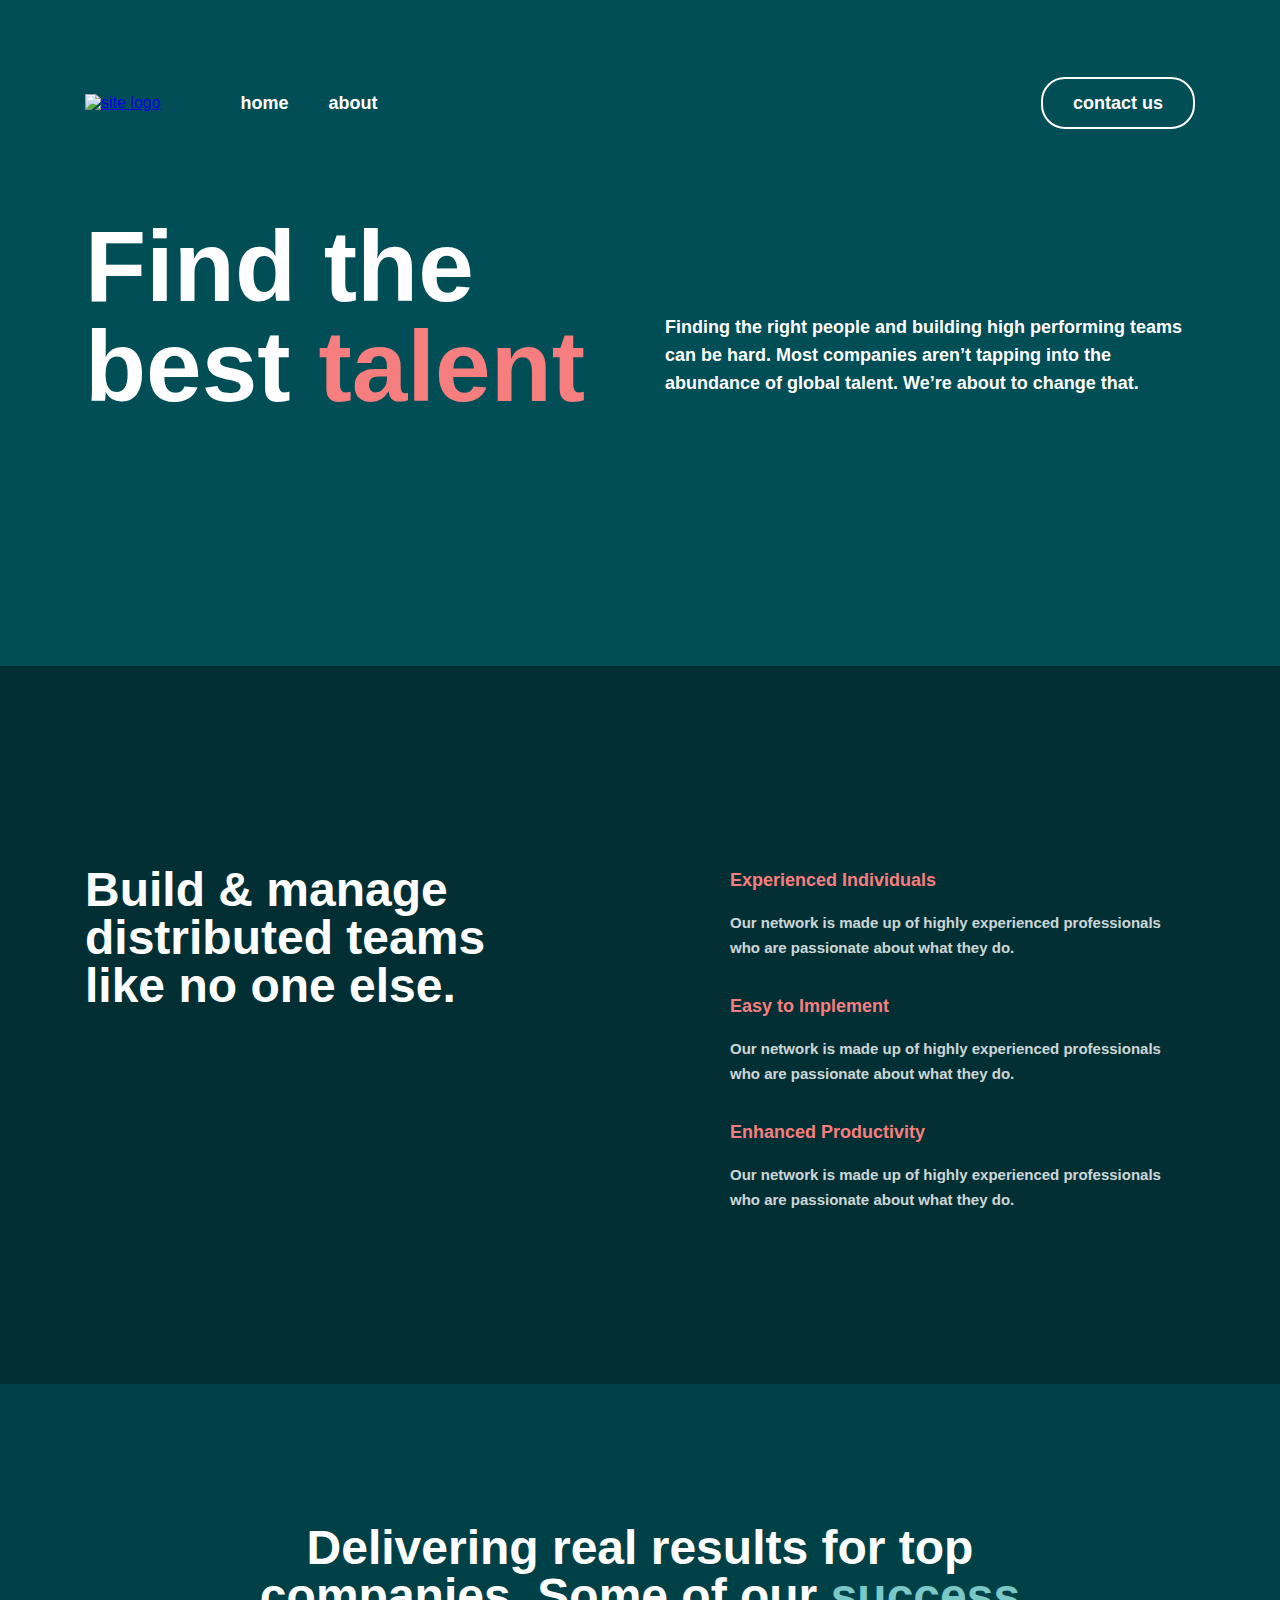
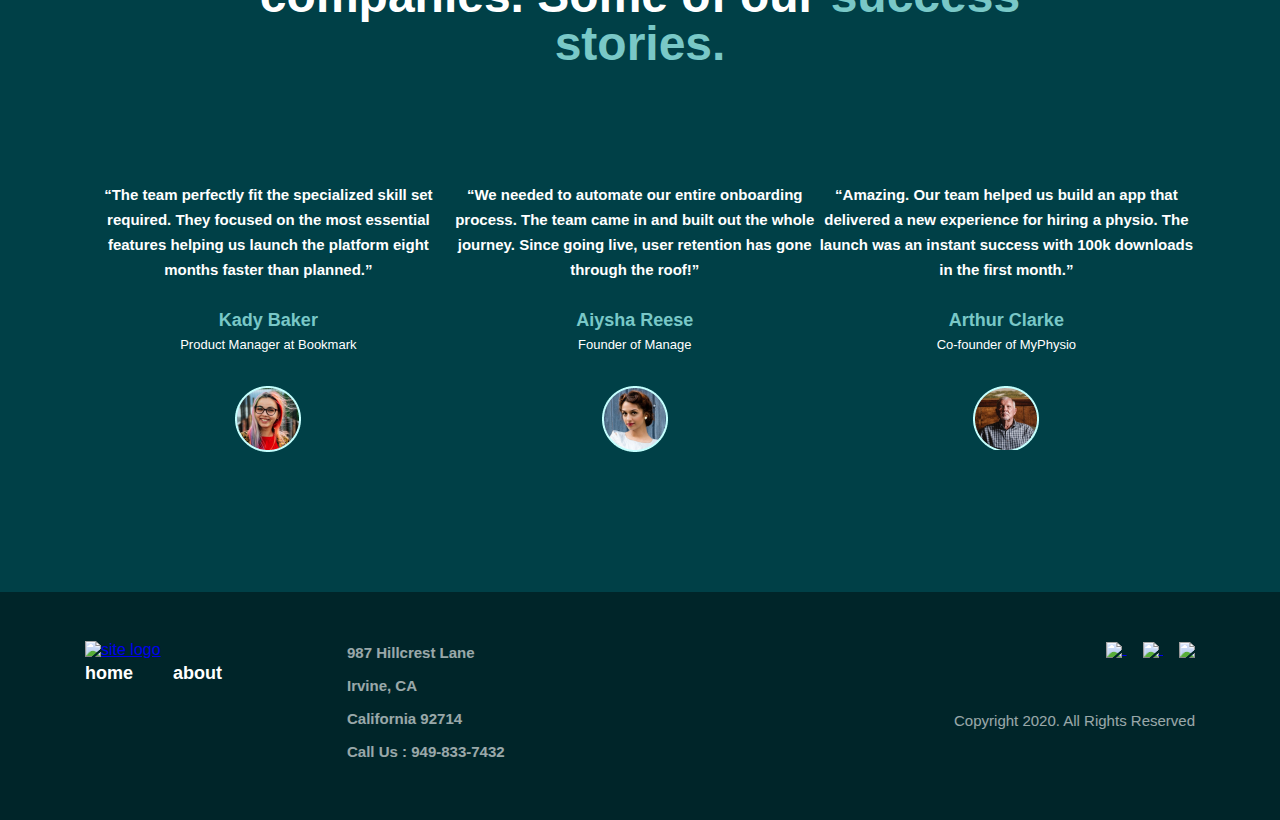
==== index.html @ a9886dc0 "Add delivery section" ====
<!DOCTYPE html>
<html lang="en">
<head>
    <meta charset="UTF-8">
    <meta http-equiv="X-UA-Compatible" content="IE=edge">
    <meta name="viewport" content="width=device-width, initial-scale=1.0">
    <title>MyTeam</title>
    <link rel="stylesheet" href="./css/main.css">
</head>
<body>
    <main>
        <header class="site-header">
            <div class="container">
                <div class="site-header__inner">
                    <a class="logo" href="./index.html">
                        <img 
                            class="logo__img" 
                            src="./images/logo.svg" 
                            alt="site logo"
                            width="159px"
                            height="40px"
                        />
                        <nav class="nav">
                            <ul class="nav__list">
                                <li class="nav__item">
                                    <a class="nav__link" href="./index.html">home</a>
                                </li>
                                <li class="nav__item">
                                    <a class="nav__link" href="./index.html">about</a>
                                </li>
                            </ul>
                        </nav>
                        <a class="site-header__link" href="#">contact us</a>
                    </a>
                    <button class="menu"></button>
                </div>
            </div>
        </header>
        <section class="intro">
            <div class="container">
                <div class="intro__inner">
                    <div class="intro__titlebox">
                        <h1 class="intro__title">
                            Find the best <span>talent</span>
                        </h1>
                    </div>
                    <div class="intro__textbox">
                        <p class="intro__text">
                            Finding the right people and building high performing teams can be hard. Most companies aren’t tapping into the abundance of global talent. We’re about to change that.
                        </p>
                    </div>
                </div>
            </div>
        </section>
        <section class="build">
            <div class="container">
                <div class="build__inner">
                    <div class="build__titlebox">
                        <h2 class="build__title">
                            Build & manage distributed teams like no one else.
                        </h2>
                    </div>
                    <div class="build__content">
                        <div class="build__item">
                            <h3 class="build__subtitle">
                                Experienced Individuals
                            </h3>
                            <p class="build__subtext">
                                Our network is made up of highly experienced professionals who are passionate about what they do.
                            </p>
                        </div>
                        <div class="build__item">
                            <h3 class="build__subtitle">
                                Easy to Implement
                            </h3>
                            <p class="build__subtext">
                                Our network is made up of highly experienced professionals who are passionate about what they do.
                            </p>
                        </div>
                        <div class="build__item">
                            <h3 class="build__subtitle">
                                Enhanced Productivity
                            </h3>
                            <p class="build__subtext">
                                Our network is made up of highly experienced professionals who are passionate about what they do.
                            </p>
                        </div>
                    </div>
                </div>
            </div>
        </section>
        <section class="delivery">
            <div class="container">
                <div class="delivery__inner">
                    <div class="delivery__heading">
                        <h2 class="delivery__title">
                            Delivering real results for top companies. Some of our <span>success stories.</span>
                        </h2>
                    </div>
                    <ul class="delivery__list">
                        <li class="delivery__item">
                            <p class="delivery__subtext">
                                “The team perfectly fit the specialized skill set required. They focused on the most essential features helping us launch the platform eight months faster than planned.”
                            </p>
                            <h3 class="delivery__name">
                                Kady Baker
                            </h3>
                            <p class="delivery__job">
                                Product Manager at Bookmark
                            </p>
                            <img src="./images/delivery-ava1.png" alt="Kady Baker">
                        </li>
                        <li class="delivery__item">
                            <p class="delivery__subtext">
                                “We needed to automate our entire onboarding process. The team came in and built out the whole journey. Since going live, user retention has gone through the roof!”
                            </p>
                            <h3 class="delivery__name">
                                Aiysha Reese
                            </h3>
                            <p class="delivery__job">
                                Founder of Manage
                            </p>
                            <img src="./images/delivery-ava2.png" alt="Aiysha Reese">
                        </li>
                        <li class="delivery__item">
                            <p class="delivery__subtext">
                                “Amazing. Our team helped us build an app that delivered a new experience for hiring a physio. The launch was an instant success with 100k downloads in the first month.”
                            </p>
                            <h3 class="delivery__name">
                                Arthur Clarke
                            </h3>
                            <p class="delivery__job">
                                Co-founder of MyPhysio
                            </p>
                            <img src="./images/delivery-ava3.png" alt="Arthur Clarke">
                        </li>
                    </ul>
                </div>
            </div>
        </section>
    </main>
    <footer class="site-footer">
        <div class="container">
            <div class="site-footer__inner">
                <div class="site-footer__col f1">
                    <a class="logo" href="./index.html">
                        <img class="logo__img" src="./images/logo.svg" alt="site logo">
                    </a>
                    <div class="nav site-footer__nav">
                        <ul class="nav__list">
                            <li class="nav__item">
                                <a class="nav__link" href="./index.html">home</a>
                            </li>
                            <li class="nav__item">
                                <a class="nav__link" href="./index.html">about</a>
                            </li>
                        </ul>
                    </div>
                </div>
                <ul class="site-footer__col site-footer__list f2">
                    <li class="site-footer__item">
                        <a href="#" class="site-footer__link">987  Hillcrest Lane</a>
                    </li>
                    <li class="site-footer__item">
                        <a href="#" class="site-footer__link">Irvine, CA</a>
                    </li>
                    <li class="site-footer__item">
                        <a href="#" class="site-footer__link">California 92714</a>
                    </li>
                    <li class="site-footer__item">
                        <a href="tel: +19498337432" class="site-footer__link">Call Us : 949-833-7432</a>
                    </li>
                </ul>
                <div class="site-footer__col footer-socials f3">
                    <div class="site-footer__socials">
                        <a class="site-footer__sociallink" href="#">
                            <img class="site-footer__socialing" src="./images/facebook.svg">
                        </a>
                        <a class="site-footer__sociallink" href="#">
                            <img class="site-footer__socialing" src="./images/footer-icon2.svg">
                        </a>
                        <a class="site-footer__sociallink" href="#">
                            <img class="site-footer__socialing" src="./images/twitter.svg">
                        </a>
                    </div>
                    <p class="site-footer__copy">
                        Copyright 2020. All Rights Reserved
                    </p>
                </div>
            </div>
        </div>
    </footer>
</body>
</html>
---- css/main.css ----
@font-face {
  font-family: "Livvic";
  font-style: normal;
  font-weight: 600;
  src: local(""), url("../fonts/livvic-v13-latin-600.woff2") format("woff2"), url("../fonts/livvic-v13-latin-600.woff") format("woff");
}
@font-face {
  font-family: "Livvic";
  font-style: normal;
  font-weight: 700;
  src: local(""), url("../fonts/livvic-v13-latin-700.woff2") format("woff2"), url("../fonts/livvic-v13-latin-700.woff") format("woff");
}
/*! normalize.css v8.0.1 | MIT License | github.com/necolas/normalize.css */
/* Document
   ========================================================================== */
/**
 * 1. Correct the line height in all browsers.
 * 2. Prevent adjustments of font size after orientation changes in iOS.
 */
html {
  line-height: 1.15;
  /* 1 */
  -webkit-text-size-adjust: 100%;
  /* 2 */
}

/* Sections
     ========================================================================== */
/**
   * Remove the margin in all browsers.
   */
body {
  margin: 0;
}

/**
   * Render the `main` element consistently in IE.
   */
main {
  display: block;
}

/**
   * Correct the font size and margin on `h1` elements within `section` and
   * `article` contexts in Chrome, Firefox, and Safari.
   */
h1 {
  font-size: 2em;
  margin: 0.67em 0;
}

/* Grouping content
     ========================================================================== */
/**
   * 1. Add the correct box sizing in Firefox.
   * 2. Show the overflow in Edge and IE.
   */
hr {
  box-sizing: content-box;
  /* 1 */
  height: 0;
  /* 1 */
  overflow: visible;
  /* 2 */
}

/**
   * 1. Correct the inheritance and scaling of font size in all browsers.
   * 2. Correct the odd `em` font sizing in all browsers.
   */
pre {
  font-family: monospace, monospace;
  /* 1 */
  font-size: 1em;
  /* 2 */
}

/* Text-level semantics
     ========================================================================== */
/**
   * Remove the gray background on active links in IE 10.
   */
a {
  background-color: transparent;
}

/**
   * 1. Remove the bottom border in Chrome 57-
   * 2. Add the correct text decoration in Chrome, Edge, IE, Opera, and Safari.
   */
abbr[title] {
  border-bottom: none;
  /* 1 */
  text-decoration: underline;
  /* 2 */
  -webkit-text-decoration: underline dotted;
          text-decoration: underline dotted;
  /* 2 */
}

/**
   * Add the correct font weight in Chrome, Edge, and Safari.
   */
b,
strong {
  font-weight: bolder;
}

/**
   * 1. Correct the inheritance and scaling of font size in all browsers.
   * 2. Correct the odd `em` font sizing in all browsers.
   */
code,
kbd,
samp {
  font-family: monospace, monospace;
  /* 1 */
  font-size: 1em;
  /* 2 */
}

/**
   * Add the correct font size in all browsers.
   */
small {
  font-size: 80%;
}

/**
   * Prevent `sub` and `sup` elements from affecting the line height in
   * all browsers.
   */
sub,
sup {
  font-size: 75%;
  line-height: 0;
  position: relative;
  vertical-align: baseline;
}

sub {
  bottom: -0.25em;
}

sup {
  top: -0.5em;
}

/* Embedded content
     ========================================================================== */
/**
   * Remove the border on images inside links in IE 10.
   */
img {
  border-style: none;
}

/* Forms
     ========================================================================== */
/**
   * 1. Change the font styles in all browsers.
   * 2. Remove the margin in Firefox and Safari.
   */
button,
input,
optgroup,
select,
textarea {
  font-family: inherit;
  /* 1 */
  font-size: 100%;
  /* 1 */
  line-height: 1.15;
  /* 1 */
  margin: 0;
  /* 2 */
}

/**
   * Show the overflow in IE.
   * 1. Show the overflow in Edge.
   */
button,
input {
  /* 1 */
  overflow: visible;
}

/**
   * Remove the inheritance of text transform in Edge, Firefox, and IE.
   * 1. Remove the inheritance of text transform in Firefox.
   */
button,
select {
  /* 1 */
  text-transform: none;
}

/**
   * Correct the inability to style clickable types in iOS and Safari.
   */
button,
[type=button],
[type=reset],
[type=submit] {
  -webkit-appearance: button;
}

/**
   * Remove the inner border and padding in Firefox.
   */
button::-moz-focus-inner,
[type=button]::-moz-focus-inner,
[type=reset]::-moz-focus-inner,
[type=submit]::-moz-focus-inner {
  border-style: none;
  padding: 0;
}

/**
   * Restore the focus styles unset by the previous rule.
   */
button:-moz-focusring,
[type=button]:-moz-focusring,
[type=reset]:-moz-focusring,
[type=submit]:-moz-focusring {
  outline: 1px dotted ButtonText;
}

/**
   * Correct the padding in Firefox.
   */
fieldset {
  padding: 0.35em 0.75em 0.625em;
}

/**
   * 1. Correct the text wrapping in Edge and IE.
   * 2. Correct the color inheritance from `fieldset` elements in IE.
   * 3. Remove the padding so developers are not caught out when they zero out
   *    `fieldset` elements in all browsers.
   */
legend {
  box-sizing: border-box;
  /* 1 */
  color: inherit;
  /* 2 */
  display: table;
  /* 1 */
  max-width: 100%;
  /* 1 */
  padding: 0;
  /* 3 */
  white-space: normal;
  /* 1 */
}

/**
   * Add the correct vertical alignment in Chrome, Firefox, and Opera.
   */
progress {
  vertical-align: baseline;
}

/**
   * Remove the default vertical scrollbar in IE 10+.
   */
textarea {
  overflow: auto;
}

/**
   * 1. Add the correct box sizing in IE 10.
   * 2. Remove the padding in IE 10.
   */
[type=checkbox],
[type=radio] {
  box-sizing: border-box;
  /* 1 */
  padding: 0;
  /* 2 */
}

/**
   * Correct the cursor style of increment and decrement buttons in Chrome.
   */
[type=number]::-webkit-inner-spin-button,
[type=number]::-webkit-outer-spin-button {
  height: auto;
}

/**
   * 1. Correct the odd appearance in Chrome and Safari.
   * 2. Correct the outline style in Safari.
   */
[type=search] {
  -webkit-appearance: textfield;
  /* 1 */
  outline-offset: -2px;
  /* 2 */
}

/**
   * Remove the inner padding in Chrome and Safari on macOS.
   */
[type=search]::-webkit-search-decoration {
  -webkit-appearance: none;
}

/**
   * 1. Correct the inability to style clickable types in iOS and Safari.
   * 2. Change font properties to `inherit` in Safari.
   */
::-webkit-file-upload-button {
  -webkit-appearance: button;
  /* 1 */
  font: inherit;
  /* 2 */
}

/* Interactive
     ========================================================================== */
/*
   * Add the correct display in Edge, IE 10+, and Firefox.
   */
details {
  display: block;
}

/*
   * Add the correct display in all browsers.
   */
summary {
  display: list-item;
}

/* Misc
     ========================================================================== */
/**
   * Add the correct display in IE 10+.
   */
template {
  display: none;
}

/**
   * Add the correct display in IE 10.
   */
[hidden] {
  display: none;
}

.visually-hidden {
  clip: rect(0 0 0 0);
  -webkit-clip-path: inset(50%);
          clip-path: inset(50%);
  height: 1px;
  overflow: hidden;
  position: absolute;
  white-space: nowrap;
  width: 1px;
}

html {
  height: 100%;
  scroll-behavior: smooth;
}

* {
  box-sizing: border-box;
}
*::before {
  box-sizing: border-box;
}
*::after {
  box-sizing: border-box;
}

body {
  margin: 0;
  height: 100%;
  display: flex;
  flex-direction: column;
  font-family: "Livvic", sans-serif;
}

img {
  vertical-align: middle;
  -o-object-fit: cover;
     object-fit: cover;
}

.container {
  width: 100%;
  max-width: 1150px;
  margin: 0 auto;
  padding: 0 20px;
}

.site-header {
  padding: 77px 0;
  background-color: #014E56;
}

.site-header__inner {
  display: flex;
  align-items: center;
}

.nav {
  margin-left: 80px;
}

.nav__list {
  margin: 0;
  padding: 0;
  display: flex;
  list-style-type: none;
  align-items: center;
}

.nav__item + .nav__item {
  margin-left: 40px;
}

.nav__link {
  font-weight: 600;
  font-size: 18px;
  line-height: 28px;
  color: #FFFFFF;
  text-decoration: none;
  transition: all 0.3s ease;
}
.nav__link:hover {
  color: #F67E7E;
}

.site-header__link {
  display: inline-block;
  margin-left: auto;
  padding: 10px 30px;
  border: 2px solid #FFFFFF;
  text-decoration: none;
  border-radius: 24px;
  font-weight: 600;
  font-size: 18px;
  line-height: 28px;
  color: #FFFFFF;
  transition: all 0.3s ease;
}
.site-header__link:hover {
  background-color: #FFFFFF;
  color: #002529;
}

.menu {
  display: none;
  width: 20px;
  height: 17px;
  background-color: transparent;
  background-image: url("../../images/menu.svg");
  border: none;
}

@media only screen and (max-width: 576px) {
  .site-header {
    padding: 48px 0;
  }
  .nav {
    display: none;
  }
  .site-header__link {
    display: none;
  }
  .menu {
    display: block;
    margin-left: auto;
  }
}
.site-footer {
  padding: 48px 0;
  background-color: #002529;
}

.site-footer__inner {
  display: flex;
  align-items: flex-start;
}

.site-footer__nav {
  margin-left: 0;
}

.site-footer__list {
  margin: 0 0 0 125px;
  padding: 0;
  list-style-type: none;
}

.site-footer__item {
  margin-bottom: 8px;
}

.site-footer__link {
  text-decoration: none;
  font-weight: 600;
  font-size: 15px;
  line-height: 25px;
  color: #FFFFFF;
  mix-blend-mode: normal;
  opacity: 0.6;
}

.footer-socials {
  margin-left: auto;
  text-align: end;
}

.site-footer__sociallink {
  margin-left: 16px;
}

.site-footer__socials {
  margin-bottom: 50px;
}

.site-footer__copy {
  margin: 0;
  font-size: 15px;
  line-height: 25px;
  text-align: right;
  color: #FFFFFF;
  mix-blend-mode: normal;
  opacity: 0.6;
}

@media only screen and (max-width: 768px) {
  .site-footer__inner {
    display: grid;
    grid-template-columns: repeat(2, 1fr);
    grid-template-rows: repeat(2, 1fr);
  }
  .site-footer__list {
    margin: 0;
    text-align: right;
  }
  .f1 {
    grid-column: 1/2;
    grid-row: 1/2;
  }
  .f2 {
    grid-column: 2/3;
    grid-row: 1/2;
  }
  .f3 {
    grid-column: 1/3;
    grid-row: 2/3;
  }
  .site-footer__nav {
    margin-top: 53px;
  }
  .footer-socials {
    margin-top: 34px;
    margin-left: 0;
    display: flex;
    justify-content: space-between;
    align-items: center;
  }
  .site-footer__socials {
    margin-bottom: 0;
  }
  .site-footer__copy {
    text-align: center;
  }
}
@media only screen and (max-width: 576px) {
  .site-footer__inner {
    display: flex;
    align-items: center;
    flex-direction: column;
  }
  .site-footer__nav {
    margin-top: 24px;
    margin-bottom: 24px;
  }
  .site-footer__list {
    text-align: center;
  }
  .footer-socials {
    margin-top: 34px;
    flex-direction: column;
  }
  .site-footer__socials {
    margin-bottom: 18px;
  }
}
.intro {
  background-color: #014E56;
  background-image: url("../../images/home-hero-bgi1.png");
  background-repeat: no-repeat;
  background-position: top left;
}

.intro__inner {
  display: grid;
  -moz-column-gap: 50px;
       column-gap: 50px;
  grid-template-columns: repeat(2, 1fr);
  padding: 10px 0 250px;
  background-image: url("../../images/home-hero-bgi2.png");
  background-repeat: no-repeat;
  background-position: bottom right;
}

.intro__title {
  margin: 0;
  font-weight: 700;
  font-size: 100px;
  line-height: 100px;
  color: #FFFFFF;
}

.intro__title span {
  color: #F67E7E;
}

.intro__text {
  padding-top: 79px;
  background-image: url("../../images/bg-line.png");
  background-repeat: no-repeat;
  font-weight: 600;
  font-size: 18px;
  line-height: 28px;
  color: #FFFFFF;
}

@media only screen and (max-width: 768px) {
  .intro {
    background-image: none;
  }
  .intro__inner {
    background-position: center bottom;
  }
  .intro__inner {
    display: flex;
    flex-direction: column;
    align-items: center;
    text-align: center;
  }
  .intro__titlebox {
    max-width: 400px;
  }
  .intro__title {
    font-size: 64px;
    line-height: 56px;
    text-align: center;
  }
  .intro__textbox {
    max-width: 450px;
  }
  .intro__text {
    padding-top: 0;
    background-image: none;
  }
}
@media only screen and (max-width: 576px) {
  .intro__inner {
    padding: 10px 0 190px;
  }
  .intro__titlebox {
    max-width: 320px;
  }
  .intro__title {
    font-size: 40px;
    line-height: 40px;
  }
}
.build {
  padding: 200px 0 140px;
  background-color: #012F34;
  background-image: url("../../images/build-bgi.png");
  background-repeat: no-repeat;
  background-position: right bottom;
}

.build__inner {
  display: flex;
}

.build__titlebox {
  max-width: 445px;
  margin-right: 200px;
}

.build__title {
  margin: 0;
  font-weight: 700;
  font-size: 48px;
  line-height: 48px;
  color: #FFFFFF;
}

.build__item {
  margin-bottom: 32px;
  position: relative;
}
.build__item::before {
  width: 72px;
  height: 72px;
  display: inline-block;
  position: absolute;
  background-image: url("../../images/build-icon1.svg");
  left: -95px;
  content: "";
}
.build__item:nth-child(2)::before {
  background-image: url("../../images/build-icon2.svg");
}
.build__item:last-child::before {
  background-image: url("../../images/build-icon3.svg");
}

.build__subtitle {
  margin: 0 0 16px;
  font-weight: 700;
  font-size: 18px;
  line-height: 28px;
  color: #F67E7E;
}

.build__subtext {
  margin: 0;
  font-weight: 600;
  font-size: 15px;
  line-height: 25px;
  color: #FFFFFF;
  mix-blend-mode: normal;
  opacity: 0.8;
}

@media only screen and (max-width: 768px) {
  .build {
    padding: 140px 0 100px;
    background-position: right top;
  }
  .build__inner {
    max-width: 560px;
    width: 100%;
    margin: 0 auto;
    flex-direction: column;
    align-items: center;
  }
  .build__content {
    max-width: 473px;
    width: 100%;
    padding: 64px 0 0 100px;
    flex-direction: column;
    align-items: center;
    text-align: center;
  }
  .build__titlebox {
    margin-right: 0;
    font-size: 32px;
    line-height: 32px;
  }
}
@media only screen and (max-width: 576px) {
  .build__title {
    font-size: 32px;
    line-height: 32px;
  }
  .build__titlebox {
    max-width: 240px;
  }
  .build__item::before {
    left: 36%;
    top: -90px;
    content: "";
  }
  .build__item .build {
    padding: 100px 0 60px;
  }
  .build__content {
    max-width: 327px;
    padding: 56px 0 0;
  }
  .build__item {
    margin-bottom: 0;
  }
  .build__item {
    margin-top: 136px;
  }
}
.delivery {
  background-color: #004047;
  background-image: url("../../images/delivery-bgi2.png");
  background-position: bottom right;
  background-repeat: no-repeat;
}

.delivery__inner {
  padding: 140px 0;
  background-image: url("../../images/delivery-bgi1.png");
  background-repeat: no-repeat;
}

.delivery__heading {
  max-width: 932px;
  margin: 0 auto;
}

.delivery__title {
  margin: 0 0 90px;
  font-weight: 700;
  font-size: 48px;
  line-height: 48px;
  text-align: center;
  color: #FFFFFF;
}

.delivery__title span {
  color: #79C8C7;
}

.delivery__list {
  margin: 0;
  padding: 0;
  display: flex;
  list-style-type: none;
}

.delivery__item {
  text-align: center;
  background-image: url("../../images/delivery--item-bgi.png");
  background-repeat: no-repeat;
  background-position: center top;
}

.delivery__subtext {
  margin: 24px 0 24px;
  font-weight: 600;
  font-size: 15px;
  line-height: 25px;
  text-align: center;
  color: #FFFFFF;
}

.delivery__name {
  margin: 0 0 2px;
  font-weight: 700;
  font-size: 18px;
  line-height: 28px;
  text-align: center;
  color: #79C8C7;
}

.delivery__job {
  margin: 0 0 32px;
  font-size: 13px;
  line-height: 18px;
  color: #FFFFFF;
}

@media only screen and (max-width: 768px) {
  .delivery__inner {
    padding: 100px 0;
  }
  .delivery__heading {
    max-width: 573px;
  }
  .delivery__title {
    margin: 0 0 48px;
    font-size: 32px;
    line-height: 32px;
  }
  .delivery__list {
    flex-direction: column;
    align-items: center;
  }
  .delivery__item {
    max-width: 573px;
  }
}
@media only screen and (max-width: 576px) {
  .delivery__inner {
    padding: 140px 0;
  }
}/*# sourceMappingURL=main.css.map */
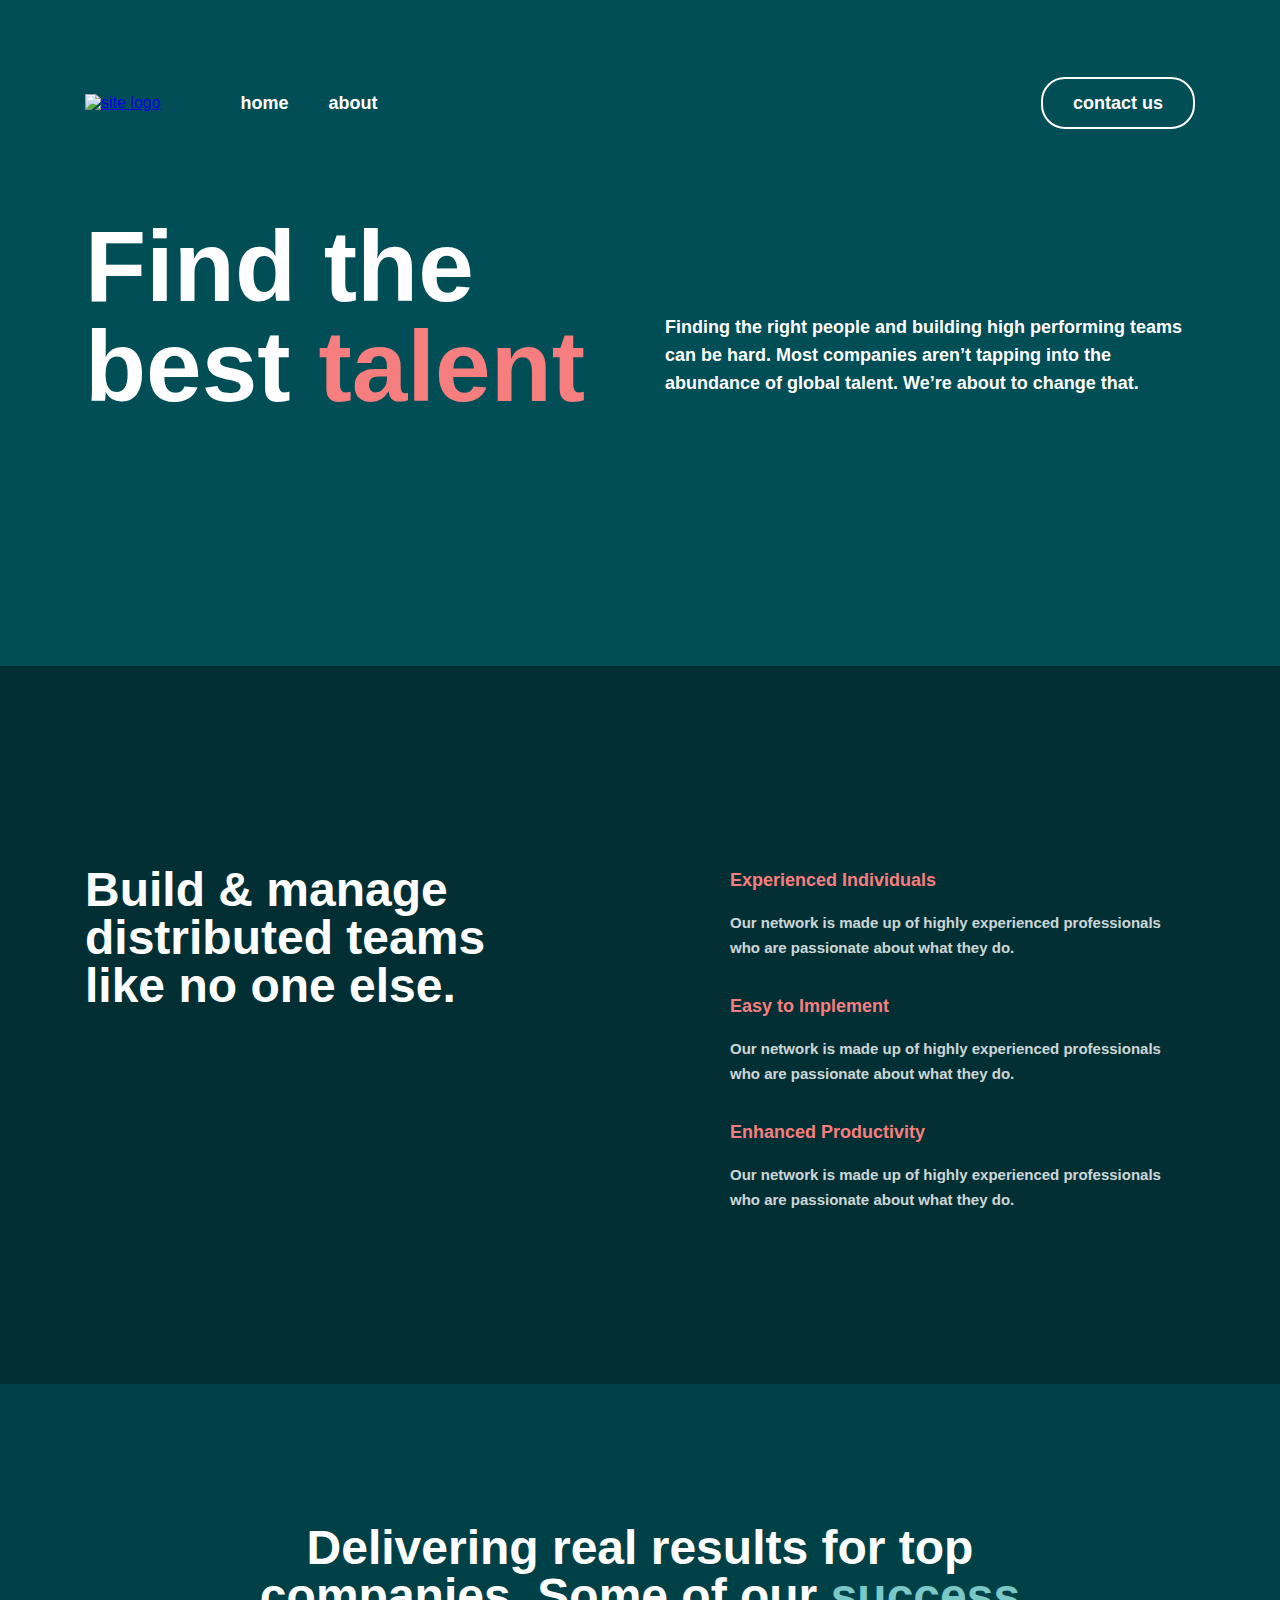
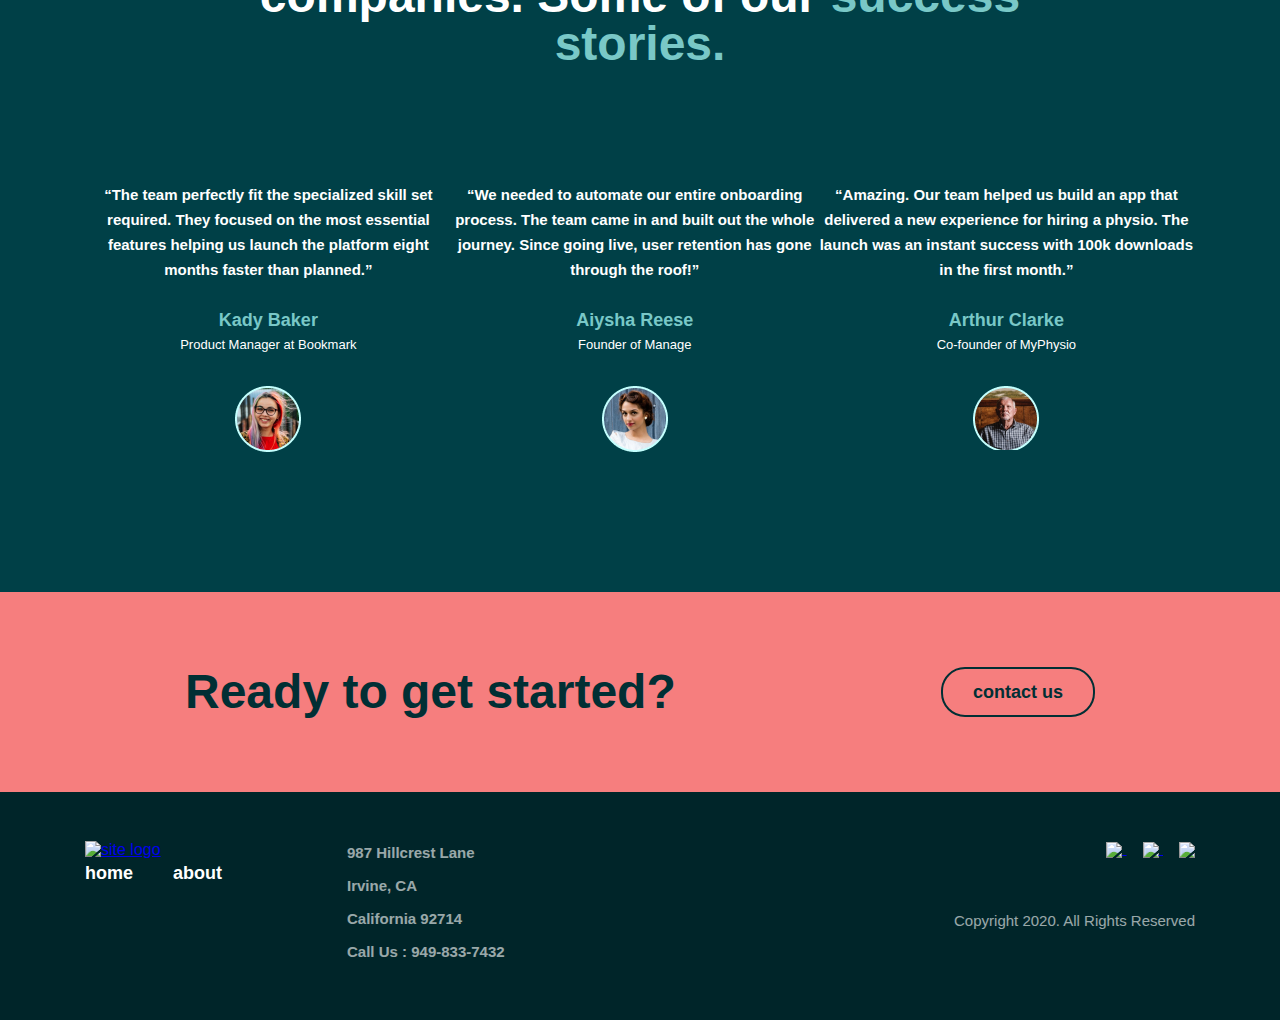
==== commit f3444c88: "Add get started section" ====
--- a/index.html
+++ b/index.html
@@ -138,6 +138,18 @@
                 </div>
             </div>
         </section>
+        <section class="start">
+            <div class="container">
+                <div class="start__inner">
+                    <h2 class="start__title">
+                        Ready to get started?
+                    </h2>
+                    <a class="start__link" href="#">
+                        contact us
+                    </a>
+                </div>
+            </div>
+        </section>
     </main>
     <footer class="site-footer">
         <div class="container">
--- a/css/main.css
+++ b/css/main.css
@@ -885,4 +885,41 @@
   .delivery__inner {
     padding: 140px 0;
   }
+}
+.start {
+  background-color: #F67E7E;
+  background-image: url("../../images/contact-bgi.png");
+  background-repeat: no-repeat;
+  background-position: left bottom;
+}
+
+.start__inner {
+  display: flex;
+  justify-content: space-between;
+  align-items: center;
+  padding: 75px 100px;
+}
+
+.start__title {
+  margin: 0;
+  font-weight: 700;
+  font-size: 48px;
+  line-height: 48px;
+  color: #012F34;
+}
+
+.start__link {
+  padding: 9px 30px;
+  text-decoration: none;
+  border: 2px solid #012F34;
+  border-radius: 24px;
+  font-weight: 600;
+  font-size: 18px;
+  line-height: 28px;
+  color: #012F34;
+  transition: all 0.3s ease;
+}
+.start__link:hover {
+  background-color: #012F34;
+  color: #ffffff;
 }/*# sourceMappingURL=main.css.map */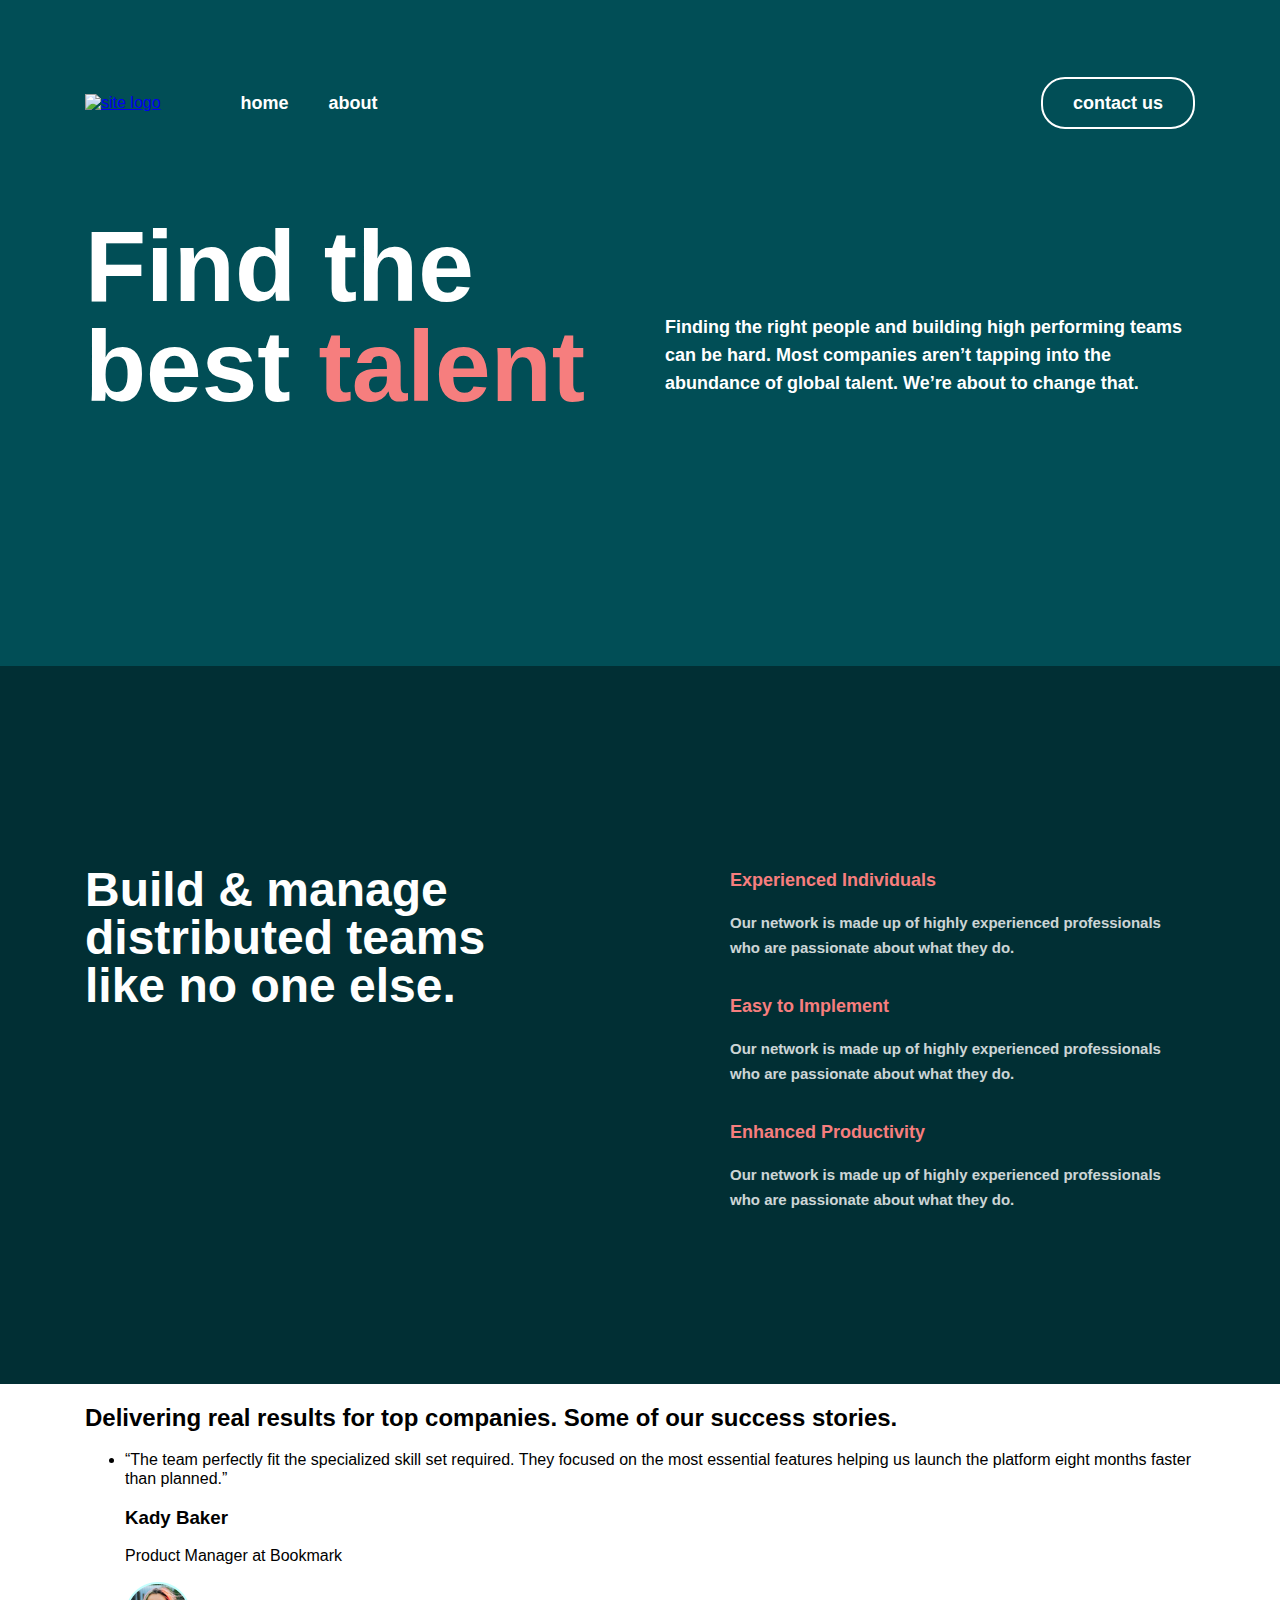
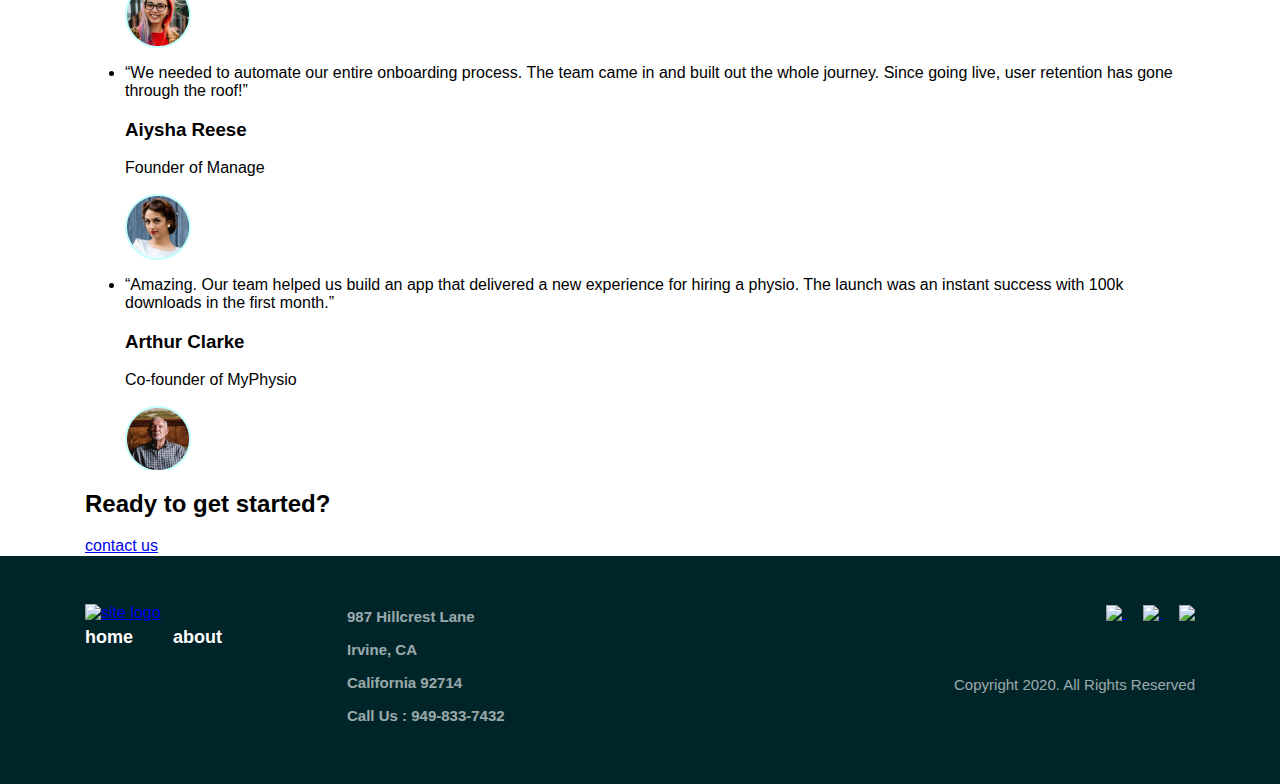
==== commit 671988ac: "add delivery section" ====
--- a/index.html
+++ b/index.html
@@ -26,7 +26,7 @@
                                     <a class="nav__link" href="./index.html">home</a>
                                 </li>
                                 <li class="nav__item">
-                                    <a class="nav__link" href="./index.html">about</a>
+                                    <a class="nav__link" href="./about.html">about</a>
                                 </li>
                             </ul>
                         </nav>
--- a/css/main.css
+++ b/css/main.css
@@ -791,26 +791,113 @@
     margin-top: 136px;
   }
 }
-.delivery {
+.hero {
+  background-color: #014E56;
+  background-position: top left;
+  background-image: url("../../images/about-bg.svg");
+  background-repeat: no-repeat;
+  background-position: bottom right;
+}
+
+.hero__inner {
+  display: flex;
+}
+
+.hero__title {
+  width: 280px;
+  margin: 0;
+  font-family: "Livvic";
+  font-style: normal;
+  font-weight: 700;
+  font-size: 64px;
+  line-height: 100px;
+  color: #FFFFFF;
+}
+
+.hero__title span {
+  color: #F67E7E;
+}
+
+.hero__text {
+  max-width: 730px;
+  margin-bottom: 120px;
+  padding-top: 40px;
+  background-image: url("../../images/about-line.svg");
+  background-repeat: no-repeat;
+  font-family: "Livvic";
+  font-style: normal;
+  font-weight: 600;
+  font-size: 18px;
+  line-height: 28px;
+  color: #FFFFFF;
+}
+
+@media only screen and (max-width: 768px) {
+  .hero__inner {
+    background-position: center bottom;
+  }
+  .hero__inner {
+    display: flex;
+    flex-direction: column;
+    align-items: center;
+    text-align: center;
+    background-position: right bottom;
+  }
+  .hero__titlebox {
+    max-width: 400px;
+  }
+  .hero__title {
+    font-size: 64px;
+    line-height: 56px;
+    text-align: center;
+  }
+  .hero__textbox {
+    max-width: 450px;
+  }
+  .hero__text {
+    font-size: 15px;
+    padding-top: 0;
+    background-image: none;
+  }
+}
+@media only screen and (max-width: 576px) {
+  .hero__inner {
+    padding: 5px;
+    background-image: url(../../images/about-bg-mobile.svg);
+    background-repeat: no-repeat;
+    background-position: right bottom;
+  }
+  .hero__titlebox {
+    max-width: 320px;
+  }
+  .hero__title {
+    font-size: 40px;
+    line-height: 40px;
+  }
+}
+.directors {
   background-color: #004047;
-  background-image: url("../../images/delivery-bgi2.png");
-  background-position: bottom right;
+  background-image: url(../../images/directors-bg.svg);
   background-repeat: no-repeat;
-}
-
-.delivery__inner {
-  padding: 140px 0;
-  background-image: url("../../images/delivery-bgi1.png");
-  background-repeat: no-repeat;
-}
-
-.delivery__heading {
-  max-width: 932px;
-  margin: 0 auto;
-}
-
-.delivery__title {
-  margin: 0 0 90px;
+  background-position: left top;
+}
+
+.directors__inner {
+  display: grid;
+  padding-bottom: 168px;
+}
+
+.people__box {
+  justify-content: space-between;
+  display: flex;
+  flex-wrap: wrap;
+}
+
+.directors__title {
+  margin-top: 140px;
+  margin-bottom: 64px;
+  font-family: "Livvic";
+  font-style: normal;
   font-weight: 700;
   font-size: 48px;
   line-height: 48px;
@@ -818,35 +905,21 @@
   color: #FFFFFF;
 }
 
-.delivery__title span {
-  color: #79C8C7;
-}
-
-.delivery__list {
-  margin: 0;
-  padding: 0;
-  display: flex;
-  list-style-type: none;
-}
-
-.delivery__item {
+.people {
+  position: relative;
+  padding: 32px 0 56px;
+  width: 350px;
   text-align: center;
-  background-image: url("../../images/delivery--item-bgi.png");
-  background-repeat: no-repeat;
-  background-position: center top;
-}
-
-.delivery__subtext {
-  margin: 24px 0 24px;
-  font-weight: 600;
-  font-size: 15px;
-  line-height: 25px;
-  text-align: center;
-  color: #FFFFFF;
-}
-
-.delivery__name {
-  margin: 0 0 2px;
+  background-color: #012F34;
+}
+
+.people {
+  margin-top: 76px;
+}
+
+.people__name {
+  font-family: "Livvic";
+  font-style: normal;
   font-weight: 700;
   font-size: 18px;
   line-height: 28px;
@@ -854,72 +927,67 @@
   color: #79C8C7;
 }
 
-.delivery__job {
-  margin: 0 0 32px;
-  font-size: 13px;
-  line-height: 18px;
-  color: #FFFFFF;
-}
-
-@media only screen and (max-width: 768px) {
-  .delivery__inner {
-    padding: 100px 0;
-  }
-  .delivery__heading {
-    max-width: 573px;
-  }
-  .delivery__title {
-    margin: 0 0 48px;
-    font-size: 32px;
-    line-height: 32px;
-  }
-  .delivery__list {
-    flex-direction: column;
-    align-items: center;
-  }
-  .delivery__item {
-    max-width: 573px;
-  }
-}
-@media only screen and (max-width: 576px) {
-  .delivery__inner {
-    padding: 140px 0;
-  }
-}
-.start {
-  background-color: #F67E7E;
-  background-image: url("../../images/contact-bgi.png");
+.comentary {
+  font-family: "Livvic";
+  font-size: 15px;
+  line-height: 25px;
+  text-align: center;
+  color: #FFFFFF;
+}
+
+.comentary__width {
+  width: 244px;
+  margin-left: 50px;
+  margin-bottom: 24px;
+}
+
+.plus {
+  position: absolute;
+  bottom: -26px;
+  left: 145px;
+}
+
+.plus:hover {
+  color: #012F34;
+}
+
+.people-svg + .people-svg {
+  margin-left: 16px;
+}
+
+.people-svg:hover path {
+  fill: #F67E7E;
+}
+
+.clients {
+  background-color: #012F34;
+  background-image: url(../../images/clients-bg.png);
   background-repeat: no-repeat;
-  background-position: left bottom;
-}
-
-.start__inner {
+  background-position: left top;
+}
+
+.clients__inner {
+  padding-top: 140px;
+  padding-bottom: 151px;
+}
+
+.clients__img-inner {
+  max-width: 1110px;
   display: flex;
-  justify-content: space-between;
-  align-items: center;
-  padding: 75px 100px;
-}
-
-.start__title {
-  margin: 0;
+  margin: 0 auto;
+}
+
+.clients__img + .clients__img {
+  margin-left: 50px;
+}
+
+.clients__title {
+  margin-bottom: 70px;
+  font-family: "Livvic";
+  font-style: normal;
   font-weight: 700;
   font-size: 48px;
   line-height: 48px;
-  color: #012F34;
-}
-
-.start__link {
-  padding: 9px 30px;
-  text-decoration: none;
-  border: 2px solid #012F34;
-  border-radius: 24px;
-  font-weight: 600;
-  font-size: 18px;
-  line-height: 28px;
-  color: #012F34;
-  transition: all 0.3s ease;
-}
-.start__link:hover {
-  background-color: #012F34;
-  color: #ffffff;
+  text-align: center;
+  color: #FFFFFF;
 }/*# sourceMappingURL=main.css.map */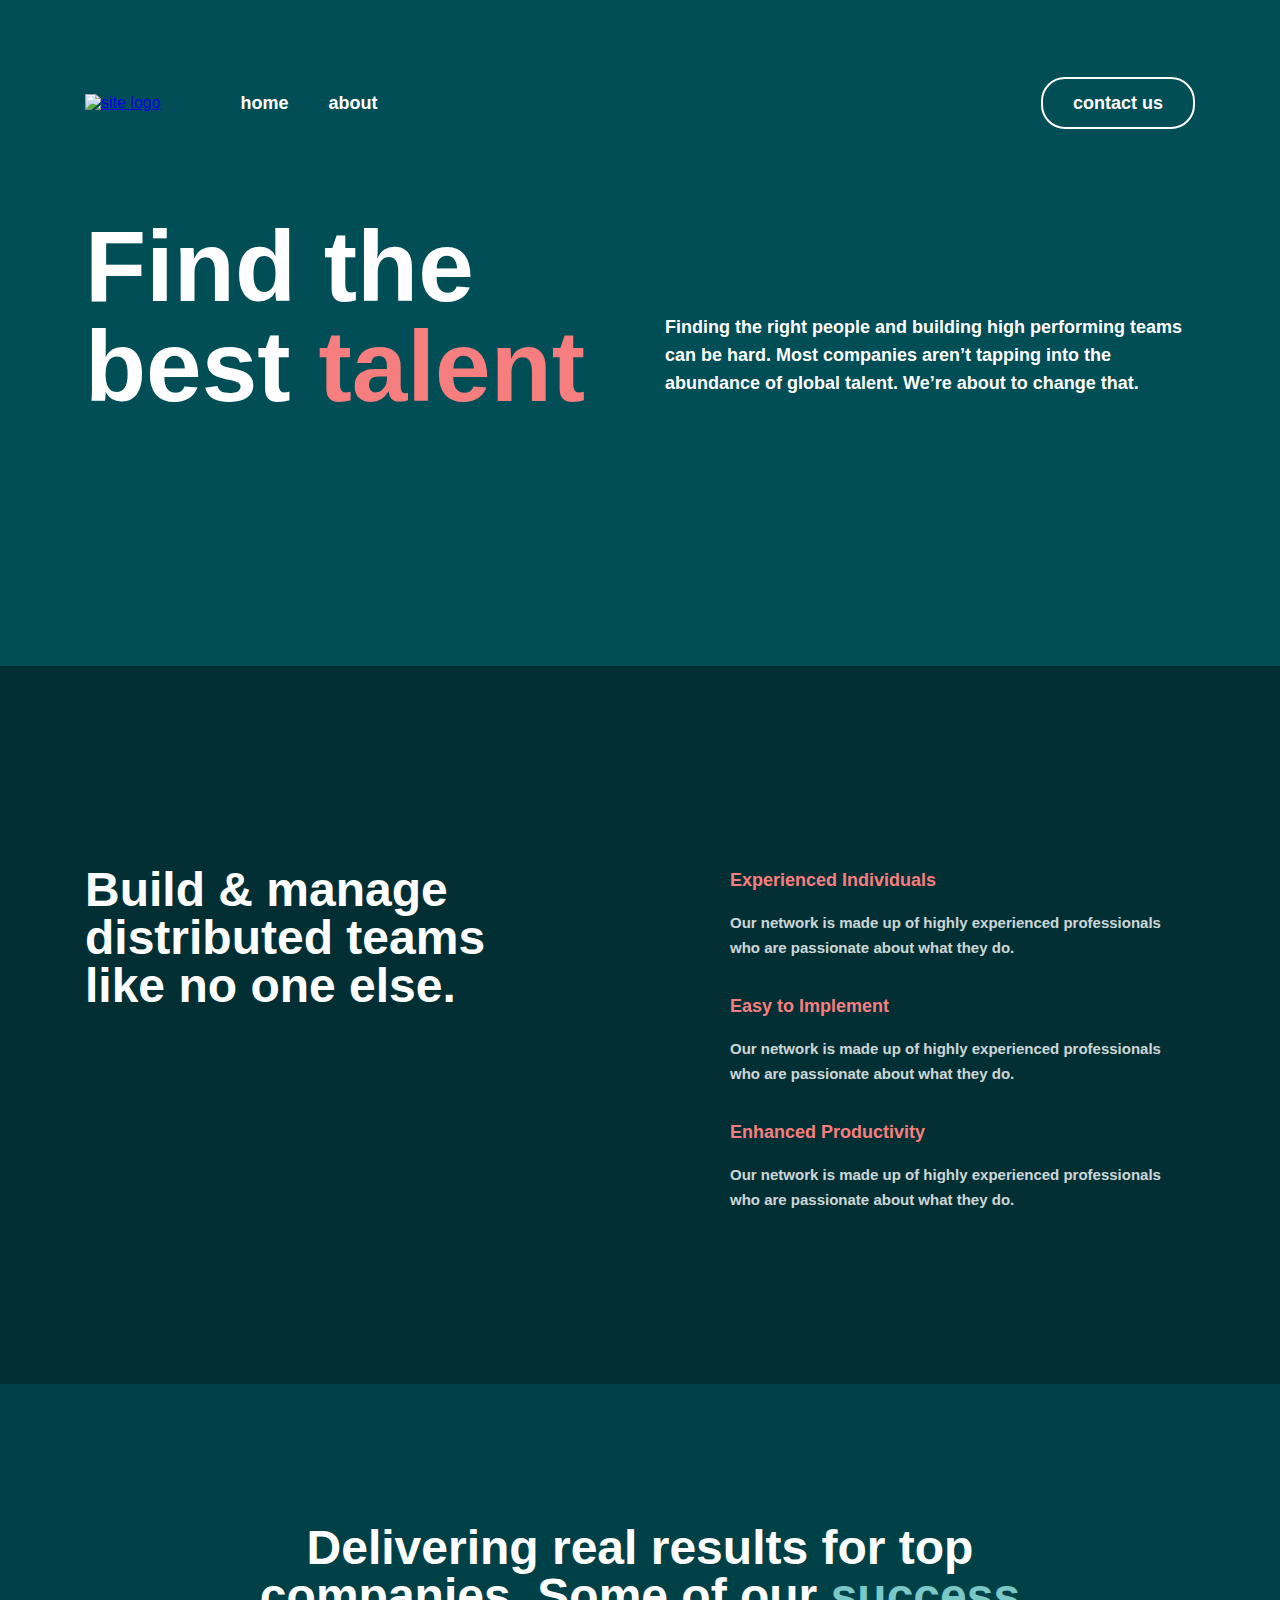
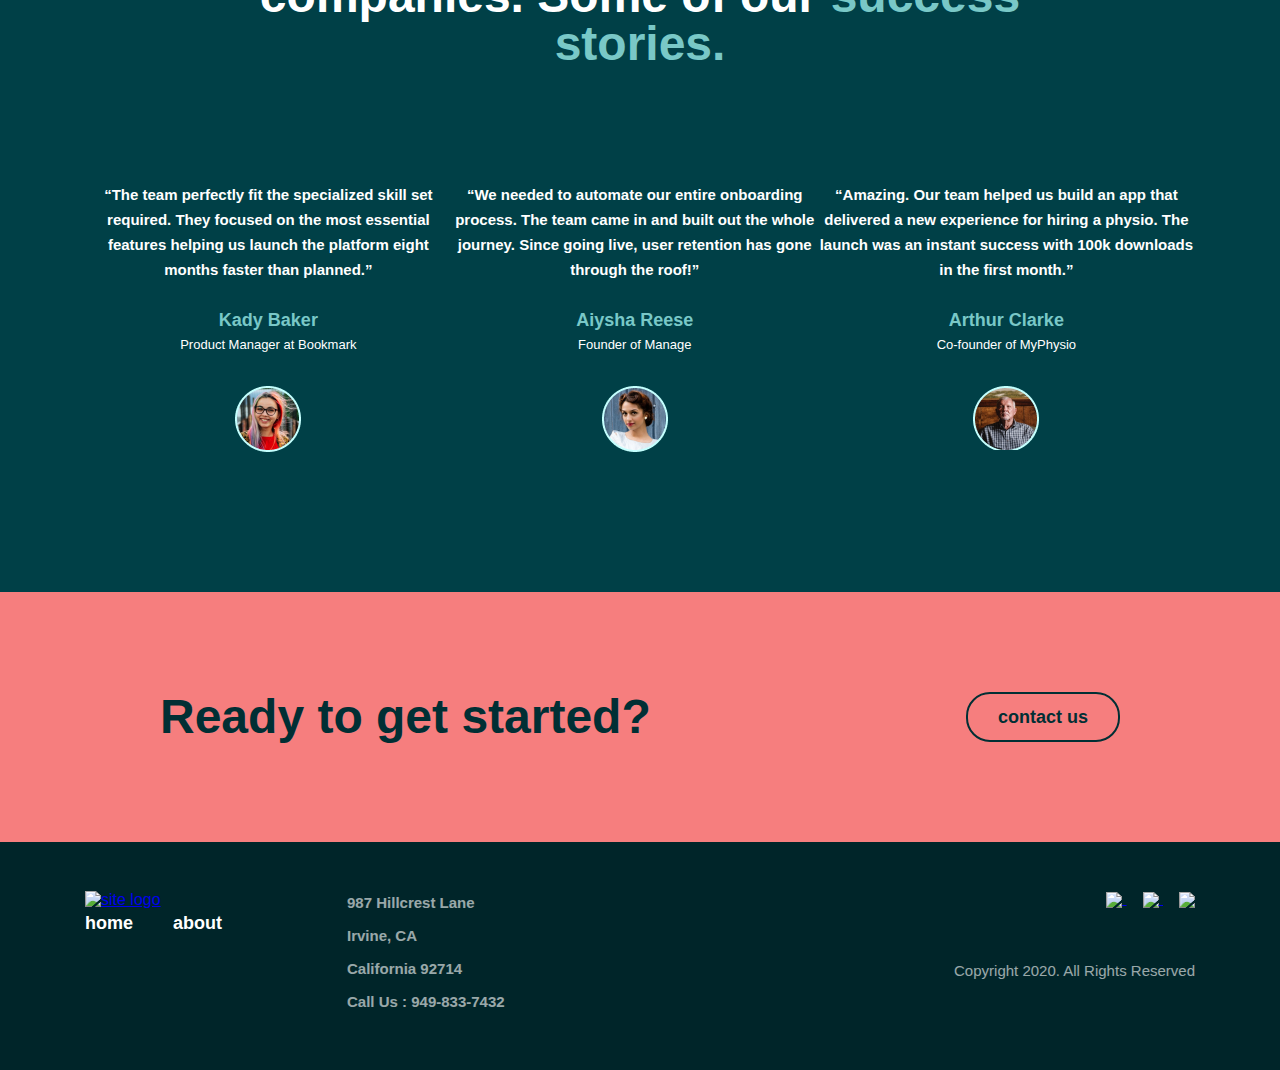
==== commit c0f29d72: "Merge pull request #2 from Prosefal/main" ====
--- a/index.html
+++ b/index.html
@@ -164,7 +164,7 @@
                                 <a class="nav__link" href="./index.html">home</a>
                             </li>
                             <li class="nav__item">
-                                <a class="nav__link" href="./index.html">about</a>
+                                <a class="nav__link" href="./about.html">about</a>
                             </li>
                         </ul>
                     </div>
--- a/css/main.css
+++ b/css/main.css
@@ -789,6 +789,165 @@
   }
   .build__item {
     margin-top: 136px;
+  }
+}
+.start {
+  background-color: #F67E7E;
+  background-image: url("../../images/contact-bgi.png");
+  background-repeat: no-repeat;
+  background-position: left bottom;
+}
+
+.start__inner {
+  display: flex;
+  justify-content: space-between;
+  align-items: center;
+  padding: 100px 75px;
+}
+
+.start__title {
+  margin: 0;
+  font-weight: 700;
+  font-size: 48px;
+  line-height: 48px;
+  color: #012F34;
+}
+
+.start__link {
+  min-width: 153px;
+  padding: 9px 30px;
+  text-decoration: none;
+  border: 2px solid #012F34;
+  border-radius: 24px;
+  font-weight: 600;
+  font-size: 18px;
+  line-height: 28px;
+  color: #012F34;
+  text-align: center;
+  transition: all 0.3s ease;
+}
+.start__link:hover {
+  background-color: #012F34;
+  color: #ffffff;
+}
+
+@media only screen and (max-width: 846px) {
+  .start__inner {
+    padding: 80px 25px;
+  }
+  .start__title {
+    font-size: 42px;
+    line-height: 42px;
+  }
+  .start__link {
+    padding: 9px 20px;
+  }
+}
+@media only screen and (max-width: 576px) {
+  .start__inner {
+    padding: 80px 25px;
+    flex-direction: column;
+    text-align: center;
+  }
+  .start__title {
+    margin: 0 0 24px;
+    font-size: 32px;
+    line-height: 32px;
+  }
+}
+.delivery {
+  background-color: #004047;
+  background-image: url("../../images/delivery-bgi2.png");
+  background-position: bottom right;
+  background-repeat: no-repeat;
+}
+
+.delivery__inner {
+  padding: 140px 0;
+  background-image: url("../../images/delivery-bgi1.png");
+  background-repeat: no-repeat;
+}
+
+.delivery__heading {
+  max-width: 932px;
+  margin: 0 auto;
+}
+
+.delivery__title {
+  margin: 0 0 90px;
+  font-weight: 700;
+  font-size: 48px;
+  line-height: 48px;
+  text-align: center;
+  color: #FFFFFF;
+}
+
+.delivery__title span {
+  color: #79C8C7;
+}
+
+.delivery__list {
+  margin: 0;
+  padding: 0;
+  display: flex;
+  list-style-type: none;
+}
+
+.delivery__item {
+  text-align: center;
+  background-image: url("../../images/delivery--item-bgi.png");
+  background-repeat: no-repeat;
+  background-position: center top;
+}
+
+.delivery__subtext {
+  margin: 24px 0 24px;
+  font-weight: 600;
+  font-size: 15px;
+  line-height: 25px;
+  text-align: center;
+  color: #FFFFFF;
+}
+
+.delivery__name {
+  margin: 0 0 2px;
+  font-weight: 700;
+  font-size: 18px;
+  line-height: 28px;
+  text-align: center;
+  color: #79C8C7;
+}
+
+.delivery__job {
+  margin: 0 0 32px;
+  font-size: 13px;
+  line-height: 18px;
+  color: #FFFFFF;
+}
+
+@media only screen and (max-width: 768px) {
+  .delivery__inner {
+    padding: 100px 0;
+  }
+  .delivery__heading {
+    max-width: 573px;
+  }
+  .delivery__title {
+    margin: 0 0 48px;
+    font-size: 32px;
+    line-height: 32px;
+  }
+  .delivery__list {
+    flex-direction: column;
+    align-items: center;
+  }
+  .delivery__item {
+    max-width: 573px;
+  }
+}
+@media only screen and (max-width: 576px) {
+  .delivery__inner {
+    padding: 140px 0;
   }
 }
 .hero {
@@ -860,8 +1019,11 @@
     background-image: none;
   }
 }
-@media only screen and (max-width: 576px) {
-  .hero__inner {
+@media only screen and (max-width: 376px) {
+  .hero {
+    background-image: none;
+  }
+  .hero {
     padding: 5px;
     background-image: url(../../images/about-bg-mobile.svg);
     background-repeat: no-repeat;
@@ -883,20 +1045,17 @@
 }
 
 .directors__inner {
-  display: grid;
-  padding-bottom: 168px;
+  padding: 140px 0 168px;
 }
 
 .people__box {
-  justify-content: space-between;
   display: flex;
+  justify-content: space-evenly;
   flex-wrap: wrap;
 }
 
 .directors__title {
-  margin-top: 140px;
-  margin-bottom: 64px;
-  font-family: "Livvic";
+  margin: 0;
   font-style: normal;
   font-weight: 700;
   font-size: 48px;
@@ -908,7 +1067,8 @@
 .people {
   position: relative;
   padding: 32px 0 56px;
-  width: 350px;
+  width: 100%;
+  max-width: 350px;
   text-align: center;
   background-color: #012F34;
 }
@@ -918,7 +1078,6 @@
 }
 
 .people__name {
-  font-family: "Livvic";
   font-style: normal;
   font-weight: 700;
   font-size: 18px;
@@ -928,7 +1087,6 @@
 }
 
 .comentary {
-  font-family: "Livvic";
   font-size: 15px;
   line-height: 25px;
   text-align: center;
@@ -936,8 +1094,6 @@
 }
 
 .comentary__width {
-  width: 244px;
-  margin-left: 50px;
   margin-bottom: 24px;
 }
 
@@ -971,9 +1127,15 @@
   padding-bottom: 151px;
 }
 
+.clients__list {
+  display: flex;
+  list-style-type: none;
+  justify-content: space-evenly;
+}
+
 .clients__img-inner {
+  text-align: center;
   max-width: 1110px;
-  display: flex;
   margin: 0 auto;
 }
 
@@ -990,4 +1152,13 @@
   line-height: 48px;
   text-align: center;
   color: #FFFFFF;
+}
+
+@media only screen and (max-width: 750px) {
+  .clients__list {
+    flex-direction: column;
+  }
+  .cliets__img-li {
+    margin-bottom: 57px;
+  }
 }/*# sourceMappingURL=main.css.map */